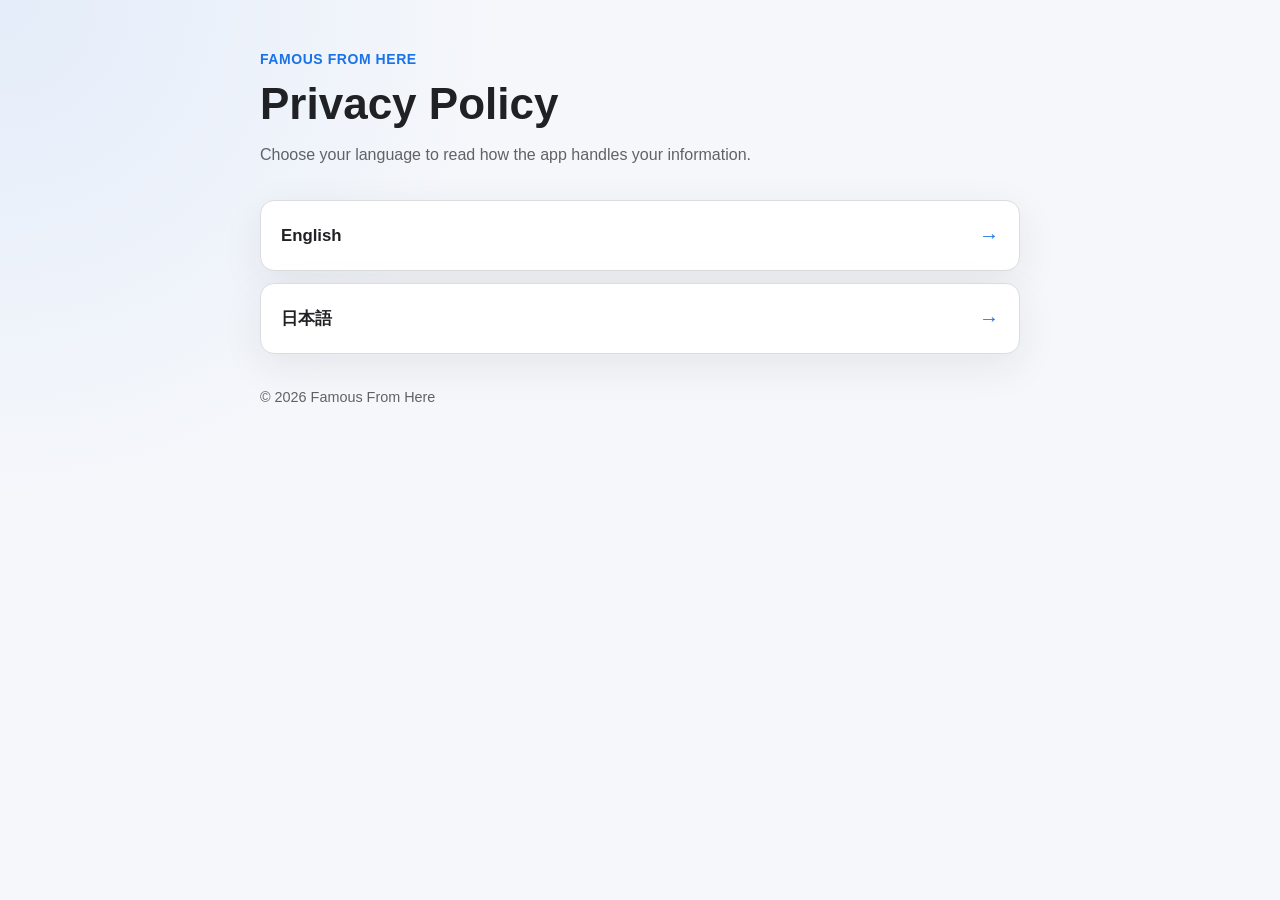
==== index.html @ b4ec93ab "Add privacy policy site for Famous From Here. Static bilingual pages for App Store compliance and Gi" ====
<!DOCTYPE html>
<html lang="en">
<head>
  <meta charset="UTF-8">
  <meta name="viewport" content="width=device-width, initial-scale=1.0">
  <title>Famous From Here — Privacy Policy</title>
  <meta name="description" content="Privacy Policy for the Famous From Here mobile app.">
  <link rel="stylesheet" href="styles.css">
  <link rel="alternate" hreflang="en" href="en/">
  <link rel="alternate" hreflang="ja" href="ja/">
</head>
<body>
  <main class="shell">
    <header class="hero">
      <p class="eyebrow">Famous From Here</p>
      <h1>Privacy Policy</h1>
      <p class="lede">Choose your language to read how the app handles your information.</p>
    </header>

    <nav class="lang-switch" aria-label="Language selection">
      <a class="lang-card" href="en/">
        <span class="lang-label">English</span>
        <span class="lang-arrow" aria-hidden="true">→</span>
      </a>
      <a class="lang-card" href="ja/">
        <span class="lang-label">日本語</span>
        <span class="lang-arrow" aria-hidden="true">→</span>
      </a>
    </nav>

    <footer class="footer">
      <p>© 2026 Famous From Here</p>
    </footer>
  </main>
  <script>
    (function () {
      var lang = (navigator.language || '').toLowerCase();
      if (lang.indexOf('ja') === 0) {
        window.location.replace('ja/');
      }
    })();
  </script>
</body>
</html>
---- styles.css ----
:root {
  color-scheme: light;
  --bg: #f5f7fb;
  --surface: #ffffff;
  --text: #202124;
  --muted: #5f6368;
  --accent: #1a73e8;
  --border: #dadce0;
  --shadow: 0 12px 40px rgba(32, 33, 36, 0.08);
  --radius: 16px;
  --max-width: 760px;
  font-family: -apple-system, BlinkMacSystemFont, "Segoe UI", Roboto, Helvetica, Arial, sans-serif;
}

* {
  box-sizing: border-box;
}

body {
  margin: 0;
  min-height: 100vh;
  background:
    radial-gradient(circle at top left, rgba(26, 115, 232, 0.08), transparent 32%),
    var(--bg);
  color: var(--text);
  line-height: 1.65;
}

a {
  color: var(--accent);
}

.shell {
  width: min(calc(100% - 32px), var(--max-width));
  margin: 0 auto;
  padding: 48px 0 64px;
}

.hero {
  margin-bottom: 32px;
}

.eyebrow {
  margin: 0 0 8px;
  color: var(--accent);
  font-size: 0.875rem;
  font-weight: 700;
  letter-spacing: 0.04em;
  text-transform: uppercase;
}

h1 {
  margin: 0 0 12px;
  font-size: clamp(2rem, 5vw, 2.75rem);
  line-height: 1.15;
}

.lede,
.updated {
  margin: 0;
  color: var(--muted);
}

.updated {
  margin-top: 8px;
  font-size: 0.95rem;
}

.card {
  background: var(--surface);
  border: 1px solid var(--border);
  border-radius: var(--radius);
  box-shadow: var(--shadow);
  padding: 28px;
}

.policy h2 {
  margin: 28px 0 10px;
  font-size: 1.15rem;
}

.policy h2:first-child {
  margin-top: 0;
}

.policy p,
.policy li {
  color: var(--text);
}

.policy ul {
  margin: 0;
  padding-left: 1.25rem;
}

.policy li + li {
  margin-top: 8px;
}

.lang-switch {
  display: grid;
  gap: 12px;
}

.lang-card {
  display: flex;
  align-items: center;
  justify-content: space-between;
  padding: 18px 20px;
  border: 1px solid var(--border);
  border-radius: 14px;
  background: var(--surface);
  color: inherit;
  text-decoration: none;
  box-shadow: var(--shadow);
  transition: transform 0.15s ease, border-color 0.15s ease;
}

.lang-card:hover {
  transform: translateY(-1px);
  border-color: rgba(26, 115, 232, 0.35);
}

.lang-label {
  font-size: 1.05rem;
  font-weight: 600;
}

.lang-arrow {
  color: var(--accent);
  font-size: 1.25rem;
}

.topbar {
  display: flex;
  justify-content: space-between;
  align-items: center;
  gap: 16px;
  margin-bottom: 24px;
}

.topbar a {
  text-decoration: none;
  font-size: 0.95rem;
  font-weight: 600;
}

.footer {
  margin-top: 32px;
  color: var(--muted);
  font-size: 0.9rem;
}

@media (max-width: 640px) {
  .shell {
    padding-top: 32px;
  }

  .card {
    padding: 22px;
  }
}
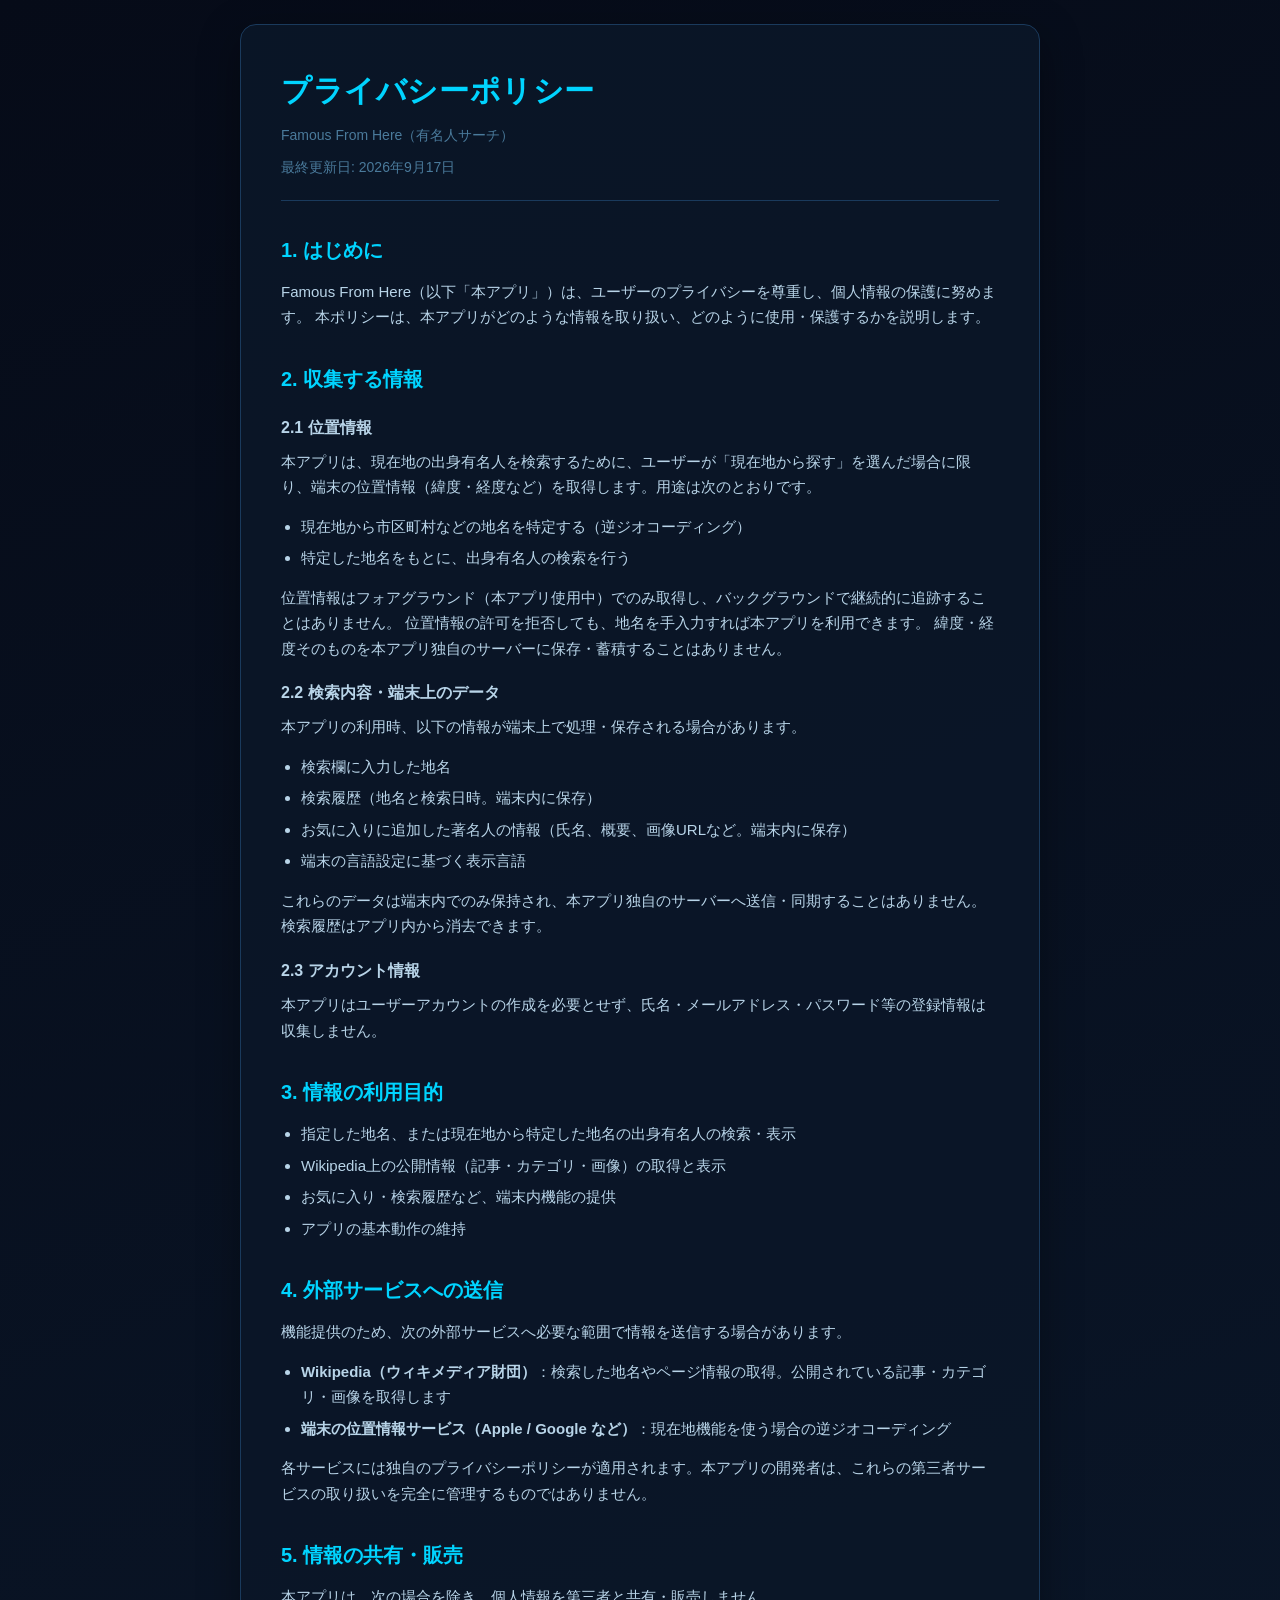
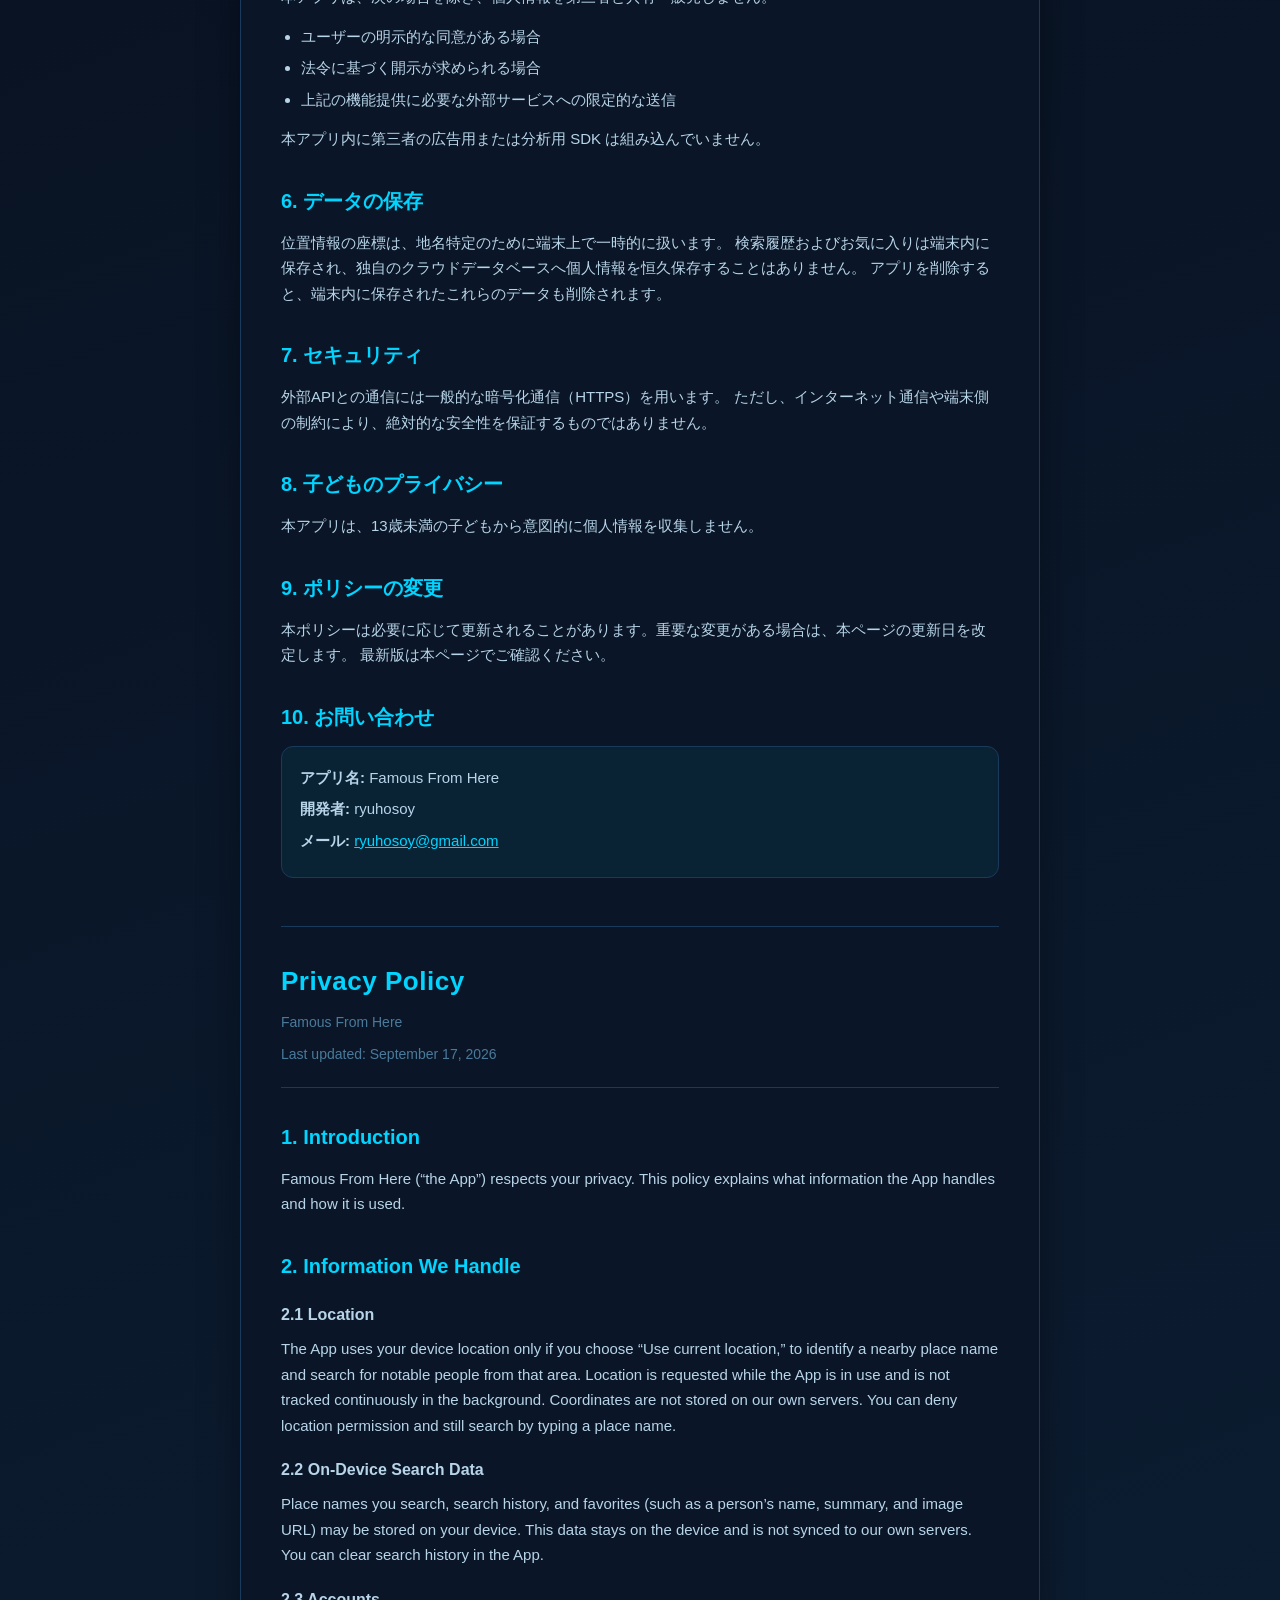
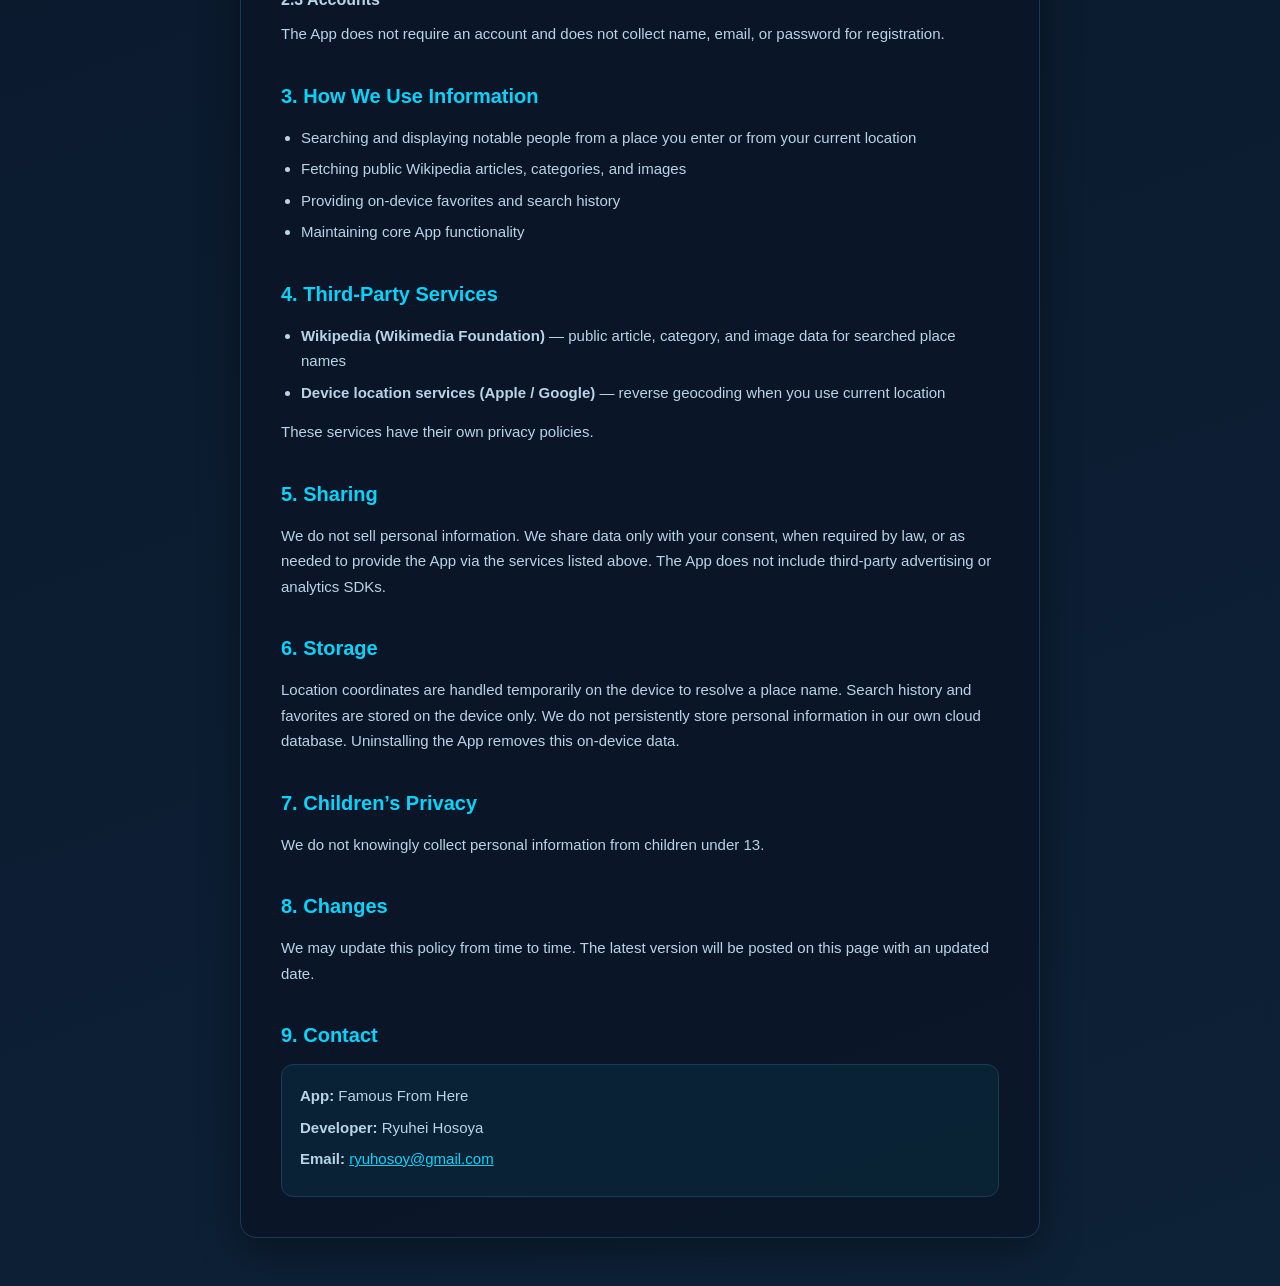
==== commit ce03eb32: "Rewrite the privacy policy as a bilingual GitHub Pages page. Match the Flight Overhead layout and do" ====
--- a/index.html
+++ b/index.html
@@ -1,44 +1,287 @@
 <!DOCTYPE html>
-<html lang="en">
+<html lang="ja">
 <head>
   <meta charset="UTF-8">
   <meta name="viewport" content="width=device-width, initial-scale=1.0">
-  <title>Famous From Here — Privacy Policy</title>
-  <meta name="description" content="Privacy Policy for the Famous From Here mobile app.">
-  <link rel="stylesheet" href="styles.css">
-  <link rel="alternate" hreflang="en" href="en/">
-  <link rel="alternate" hreflang="ja" href="ja/">
+  <title>プライバシーポリシー - Famous From Here</title>
+  <style>
+    * {
+      margin: 0;
+      padding: 0;
+      box-sizing: border-box;
+    }
+
+    body {
+      font-family: -apple-system, BlinkMacSystemFont, 'Segoe UI', 'Roboto', 'Helvetica Neue', sans-serif;
+      line-height: 1.7;
+      color: #e8f4f8;
+      background: linear-gradient(160deg, #060b18 0%, #0a1628 45%, #0d2137 100%);
+      min-height: 100vh;
+      padding: 24px 16px 48px;
+    }
+
+    .container {
+      max-width: 800px;
+      margin: 0 auto;
+      background: rgba(10, 22, 40, 0.92);
+      border: 1px solid #1a3a5c;
+      border-radius: 16px;
+      padding: 40px;
+      box-shadow: 0 12px 40px rgba(0, 0, 0, 0.35);
+    }
+
+    h1 {
+      color: #00d4ff;
+      font-size: 30px;
+      font-weight: 700;
+      margin-bottom: 8px;
+      letter-spacing: 0.02em;
+    }
+
+    .app-name {
+      color: #4a7a9b;
+      font-size: 14px;
+      margin-bottom: 8px;
+    }
+
+    .last-updated {
+      color: #4a7a9b;
+      font-size: 14px;
+      margin-bottom: 28px;
+      padding-bottom: 20px;
+      border-bottom: 1px solid #1a3a5c;
+    }
+
+    h2 {
+      color: #00d4ff;
+      font-size: 20px;
+      margin-top: 32px;
+      margin-bottom: 12px;
+      font-weight: 600;
+    }
+
+    h3 {
+      color: #b8d4e8;
+      font-size: 16px;
+      margin-top: 18px;
+      margin-bottom: 8px;
+      font-weight: 600;
+    }
+
+    p {
+      margin-bottom: 14px;
+      color: #b8d4e8;
+      font-size: 15px;
+    }
+
+    ul {
+      margin: 0 0 14px 1.25em;
+    }
+
+    li {
+      margin-bottom: 6px;
+      color: #b8d4e8;
+      font-size: 15px;
+    }
+
+    a {
+      color: #00d4ff;
+    }
+
+    .contact-info {
+      background: rgba(0, 212, 255, 0.06);
+      border: 1px solid #1a3a5c;
+      padding: 18px;
+      border-radius: 12px;
+      margin-top: 12px;
+    }
+
+    .contact-info p {
+      margin-bottom: 6px;
+    }
+
+    .en {
+      margin-top: 48px;
+      padding-top: 32px;
+      border-top: 1px solid #1a3a5c;
+    }
+
+    .en h1 {
+      font-size: 26px;
+    }
+
+    @media (max-width: 768px) {
+      .container {
+        padding: 24px 18px;
+      }
+
+      h1 {
+        font-size: 24px;
+      }
+
+      h2 {
+        font-size: 18px;
+      }
+    }
+  </style>
 </head>
 <body>
-  <main class="shell">
-    <header class="hero">
-      <p class="eyebrow">Famous From Here</p>
+  <div class="container">
+    <h1>プライバシーポリシー</h1>
+    <p class="app-name">Famous From Here（有名人サーチ）</p>
+    <p class="last-updated">最終更新日: 2026年9月17日</p>
+
+    <h2>1. はじめに</h2>
+    <p>
+      Famous From Here（以下「本アプリ」）は、ユーザーのプライバシーを尊重し、個人情報の保護に努めます。
+      本ポリシーは、本アプリがどのような情報を取り扱い、どのように使用・保護するかを説明します。
+    </p>
+
+    <h2>2. 収集する情報</h2>
+
+    <h3>2.1 位置情報</h3>
+    <p>本アプリは、現在地の出身有名人を検索するために、ユーザーが「現在地から探す」を選んだ場合に限り、端末の位置情報（緯度・経度など）を取得します。用途は次のとおりです。</p>
+    <ul>
+      <li>現在地から市区町村などの地名を特定する（逆ジオコーディング）</li>
+      <li>特定した地名をもとに、出身有名人の検索を行う</li>
+    </ul>
+    <p>
+      位置情報はフォアグラウンド（本アプリ使用中）でのみ取得し、バックグラウンドで継続的に追跡することはありません。
+      位置情報の許可を拒否しても、地名を手入力すれば本アプリを利用できます。
+      緯度・経度そのものを本アプリ独自のサーバーに保存・蓄積することはありません。
+    </p>
+
+    <h3>2.2 検索内容・端末上のデータ</h3>
+    <p>本アプリの利用時、以下の情報が端末上で処理・保存される場合があります。</p>
+    <ul>
+      <li>検索欄に入力した地名</li>
+      <li>検索履歴（地名と検索日時。端末内に保存）</li>
+      <li>お気に入りに追加した著名人の情報（氏名、概要、画像URLなど。端末内に保存）</li>
+      <li>端末の言語設定に基づく表示言語</li>
+    </ul>
+    <p>これらのデータは端末内でのみ保持され、本アプリ独自のサーバーへ送信・同期することはありません。検索履歴はアプリ内から消去できます。</p>
+
+    <h3>2.3 アカウント情報</h3>
+    <p>本アプリはユーザーアカウントの作成を必要とせず、氏名・メールアドレス・パスワード等の登録情報は収集しません。</p>
+
+    <h2>3. 情報の利用目的</h2>
+    <ul>
+      <li>指定した地名、または現在地から特定した地名の出身有名人の検索・表示</li>
+      <li>Wikipedia上の公開情報（記事・カテゴリ・画像）の取得と表示</li>
+      <li>お気に入り・検索履歴など、端末内機能の提供</li>
+      <li>アプリの基本動作の維持</li>
+    </ul>
+
+    <h2>4. 外部サービスへの送信</h2>
+    <p>機能提供のため、次の外部サービスへ必要な範囲で情報を送信する場合があります。</p>
+    <ul>
+      <li><strong>Wikipedia（ウィキメディア財団）</strong>：検索した地名やページ情報の取得。公開されている記事・カテゴリ・画像を取得します</li>
+      <li><strong>端末の位置情報サービス（Apple / Google など）</strong>：現在地機能を使う場合の逆ジオコーディング</li>
+    </ul>
+    <p>各サービスには独自のプライバシーポリシーが適用されます。本アプリの開発者は、これらの第三者サービスの取り扱いを完全に管理するものではありません。</p>
+
+    <h2>5. 情報の共有・販売</h2>
+    <p>本アプリは、次の場合を除き、個人情報を第三者と共有・販売しません。</p>
+    <ul>
+      <li>ユーザーの明示的な同意がある場合</li>
+      <li>法令に基づく開示が求められる場合</li>
+      <li>上記の機能提供に必要な外部サービスへの限定的な送信</li>
+    </ul>
+    <p>本アプリ内に第三者の広告用または分析用 SDK は組み込んでいません。</p>
+
+    <h2>6. データの保存</h2>
+    <p>
+      位置情報の座標は、地名特定のために端末上で一時的に扱います。
+      検索履歴およびお気に入りは端末内に保存され、独自のクラウドデータベースへ個人情報を恒久保存することはありません。
+      アプリを削除すると、端末内に保存されたこれらのデータも削除されます。
+    </p>
+
+    <h2>7. セキュリティ</h2>
+    <p>
+      外部APIとの通信には一般的な暗号化通信（HTTPS）を用います。
+      ただし、インターネット通信や端末側の制約により、絶対的な安全性を保証するものではありません。
+    </p>
+
+    <h2>8. 子どものプライバシー</h2>
+    <p>本アプリは、13歳未満の子どもから意図的に個人情報を収集しません。</p>
+
+    <h2>9. ポリシーの変更</h2>
+    <p>
+      本ポリシーは必要に応じて更新されることがあります。重要な変更がある場合は、本ページの更新日を改定します。
+      最新版は本ページでご確認ください。
+    </p>
+
+    <h2>10. お問い合わせ</h2>
+    <div class="contact-info">
+      <p><strong>アプリ名:</strong> Famous From Here</p>
+      <p><strong>開発者:</strong> ryuhosoy</p>
+      <p><strong>メール:</strong> <a href="mailto:ryuhosoy@gmail.com">ryuhosoy@gmail.com</a></p>
+    </div>
+
+    <div class="en">
       <h1>Privacy Policy</h1>
-      <p class="lede">Choose your language to read how the app handles your information.</p>
-    </header>
-
-    <nav class="lang-switch" aria-label="Language selection">
-      <a class="lang-card" href="en/">
-        <span class="lang-label">English</span>
-        <span class="lang-arrow" aria-hidden="true">→</span>
-      </a>
-      <a class="lang-card" href="ja/">
-        <span class="lang-label">日本語</span>
-        <span class="lang-arrow" aria-hidden="true">→</span>
-      </a>
-    </nav>
-
-    <footer class="footer">
-      <p>© 2026 Famous From Here</p>
-    </footer>
-  </main>
-  <script>
-    (function () {
-      var lang = (navigator.language || '').toLowerCase();
-      if (lang.indexOf('ja') === 0) {
-        window.location.replace('ja/');
-      }
-    })();
-  </script>
+      <p class="app-name">Famous From Here</p>
+      <p class="last-updated">Last updated: September 17, 2026</p>
+
+      <h2>1. Introduction</h2>
+      <p>
+        Famous From Here (“the App”) respects your privacy. This policy explains what information the App handles and how it is used.
+      </p>
+
+      <h2>2. Information We Handle</h2>
+      <h3>2.1 Location</h3>
+      <p>
+        The App uses your device location only if you choose “Use current location,” to identify a nearby place name and search for notable people from that area.
+        Location is requested while the App is in use and is not tracked continuously in the background. Coordinates are not stored on our own servers. You can deny location permission and still search by typing a place name.
+      </p>
+
+      <h3>2.2 On-Device Search Data</h3>
+      <p>
+        Place names you search, search history, and favorites (such as a person’s name, summary, and image URL) may be stored on your device. This data stays on the device and is not synced to our own servers. You can clear search history in the App.
+      </p>
+
+      <h3>2.3 Accounts</h3>
+      <p>The App does not require an account and does not collect name, email, or password for registration.</p>
+
+      <h2>3. How We Use Information</h2>
+      <ul>
+        <li>Searching and displaying notable people from a place you enter or from your current location</li>
+        <li>Fetching public Wikipedia articles, categories, and images</li>
+        <li>Providing on-device favorites and search history</li>
+        <li>Maintaining core App functionality</li>
+      </ul>
+
+      <h2>4. Third-Party Services</h2>
+      <ul>
+        <li><strong>Wikipedia (Wikimedia Foundation)</strong> — public article, category, and image data for searched place names</li>
+        <li><strong>Device location services (Apple / Google)</strong> — reverse geocoding when you use current location</li>
+      </ul>
+      <p>These services have their own privacy policies.</p>
+
+      <h2>5. Sharing</h2>
+      <p>
+        We do not sell personal information. We share data only with your consent, when required by law, or as needed to provide the App via the services listed above.
+        The App does not include third-party advertising or analytics SDKs.
+      </p>
+
+      <h2>6. Storage</h2>
+      <p>
+        Location coordinates are handled temporarily on the device to resolve a place name. Search history and favorites are stored on the device only. We do not persistently store personal information in our own cloud database. Uninstalling the App removes this on-device data.
+      </p>
+
+      <h2>7. Children’s Privacy</h2>
+      <p>We do not knowingly collect personal information from children under 13.</p>
+
+      <h2>8. Changes</h2>
+      <p>We may update this policy from time to time. The latest version will be posted on this page with an updated date.</p>
+
+      <h2>9. Contact</h2>
+      <div class="contact-info">
+        <p><strong>App:</strong> Famous From Here</p>
+        <p><strong>Developer:</strong> Ryuhei Hosoya</p>
+        <p><strong>Email:</strong> <a href="mailto:ryuhosoy@gmail.com">ryuhosoy@gmail.com</a></p>
+      </div>
+    </div>
+  </div>
 </body>
 </html>
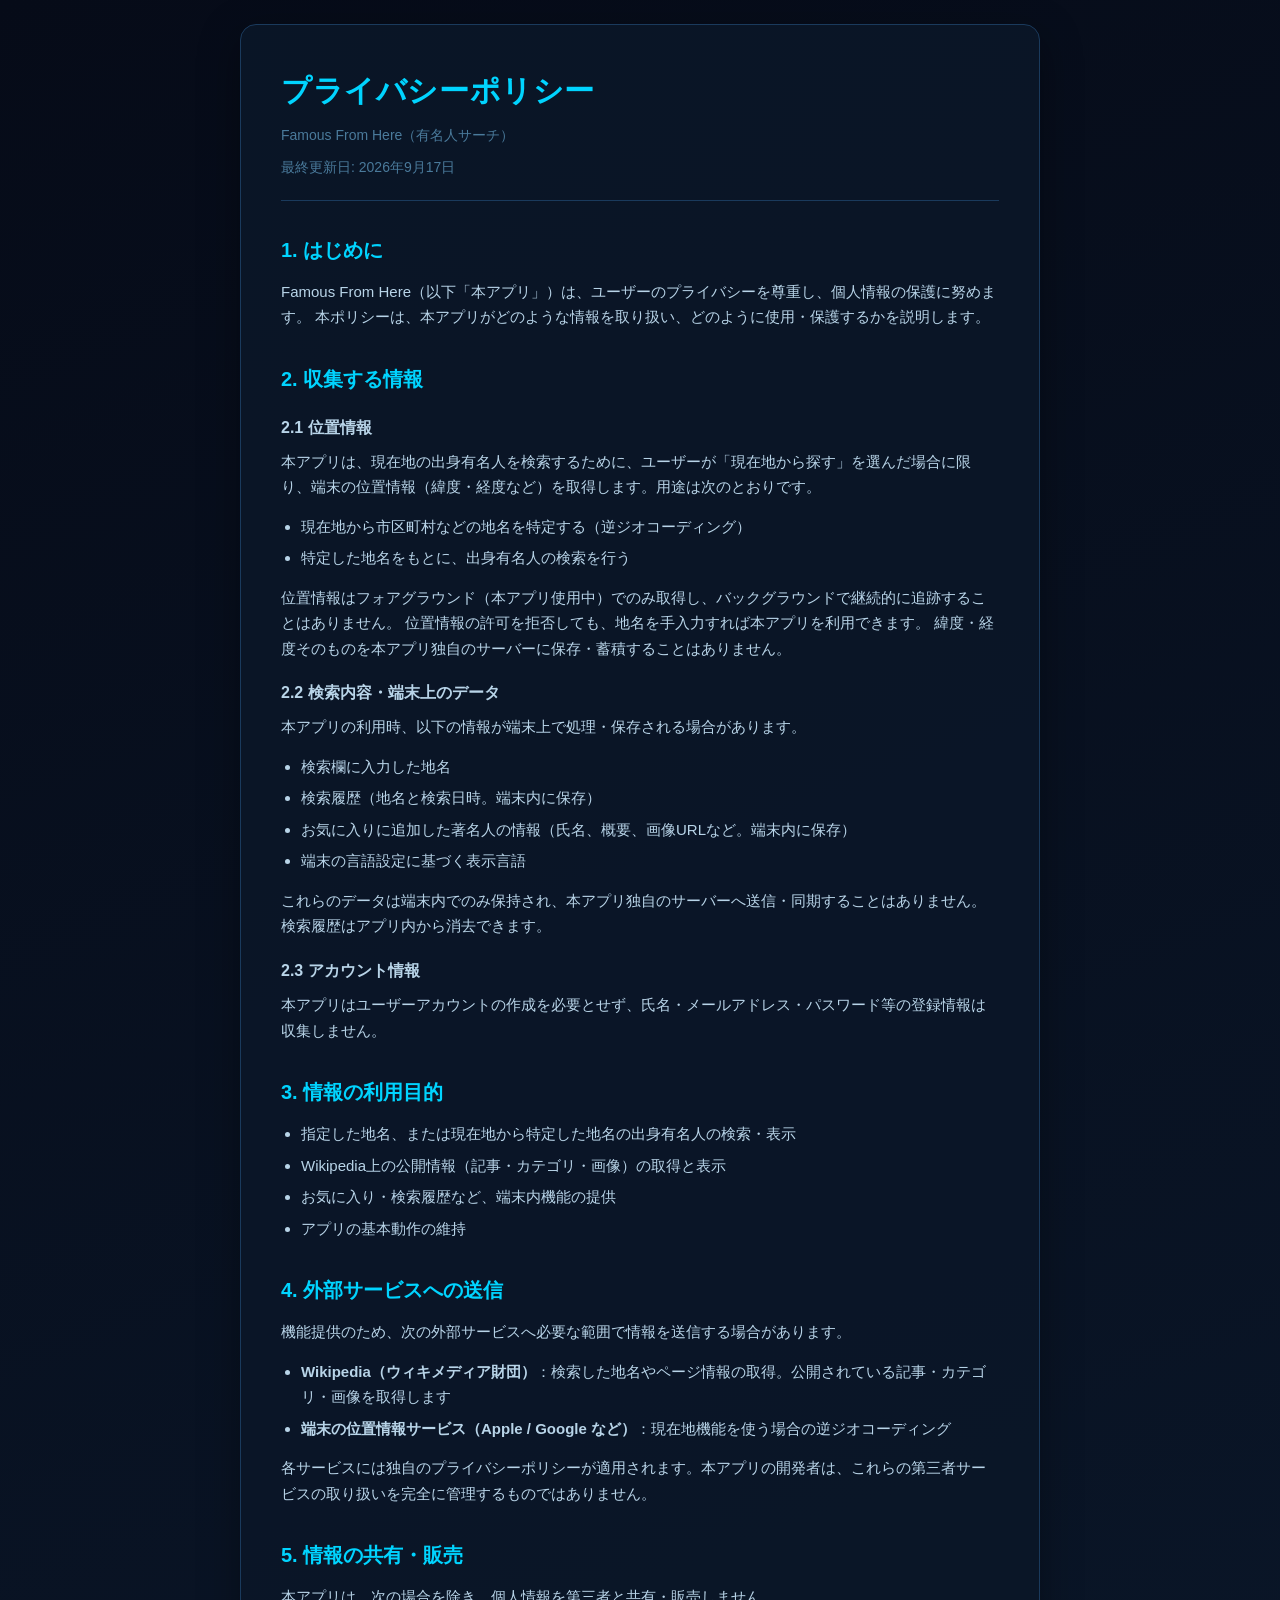
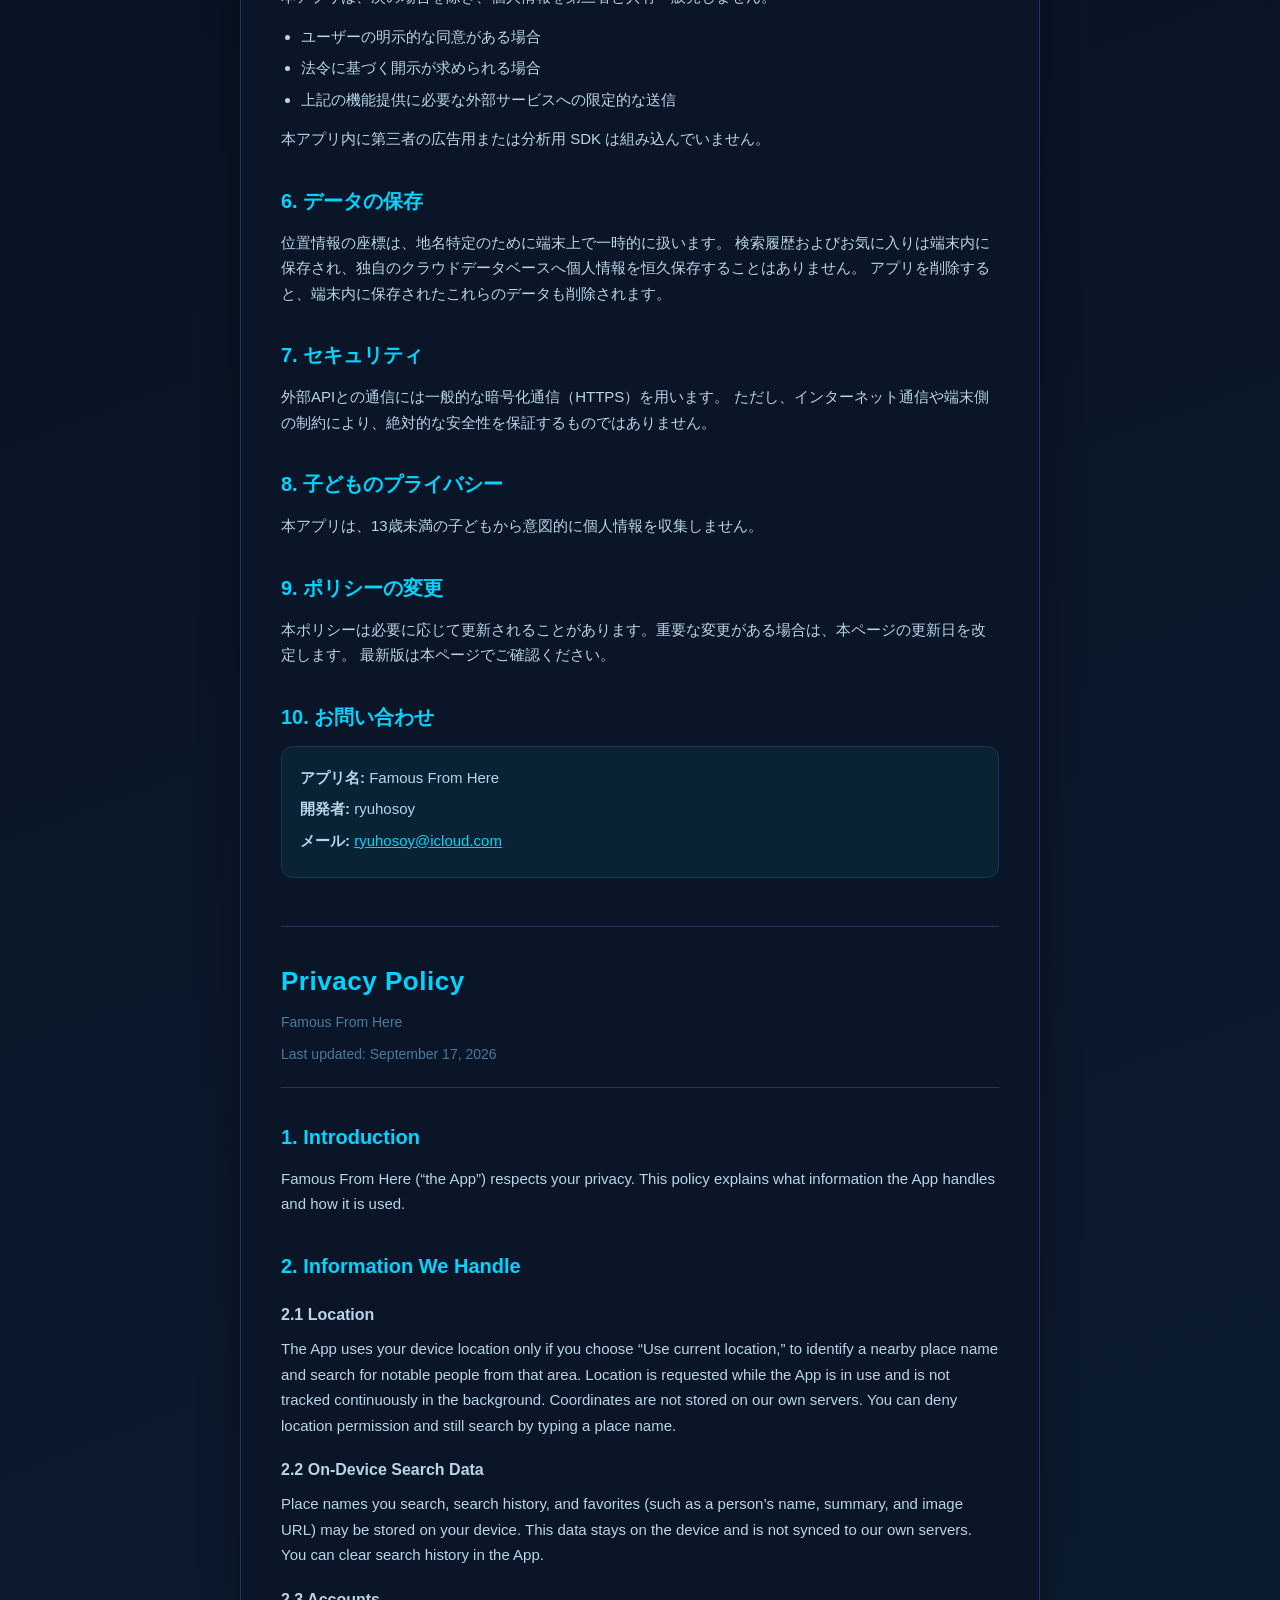
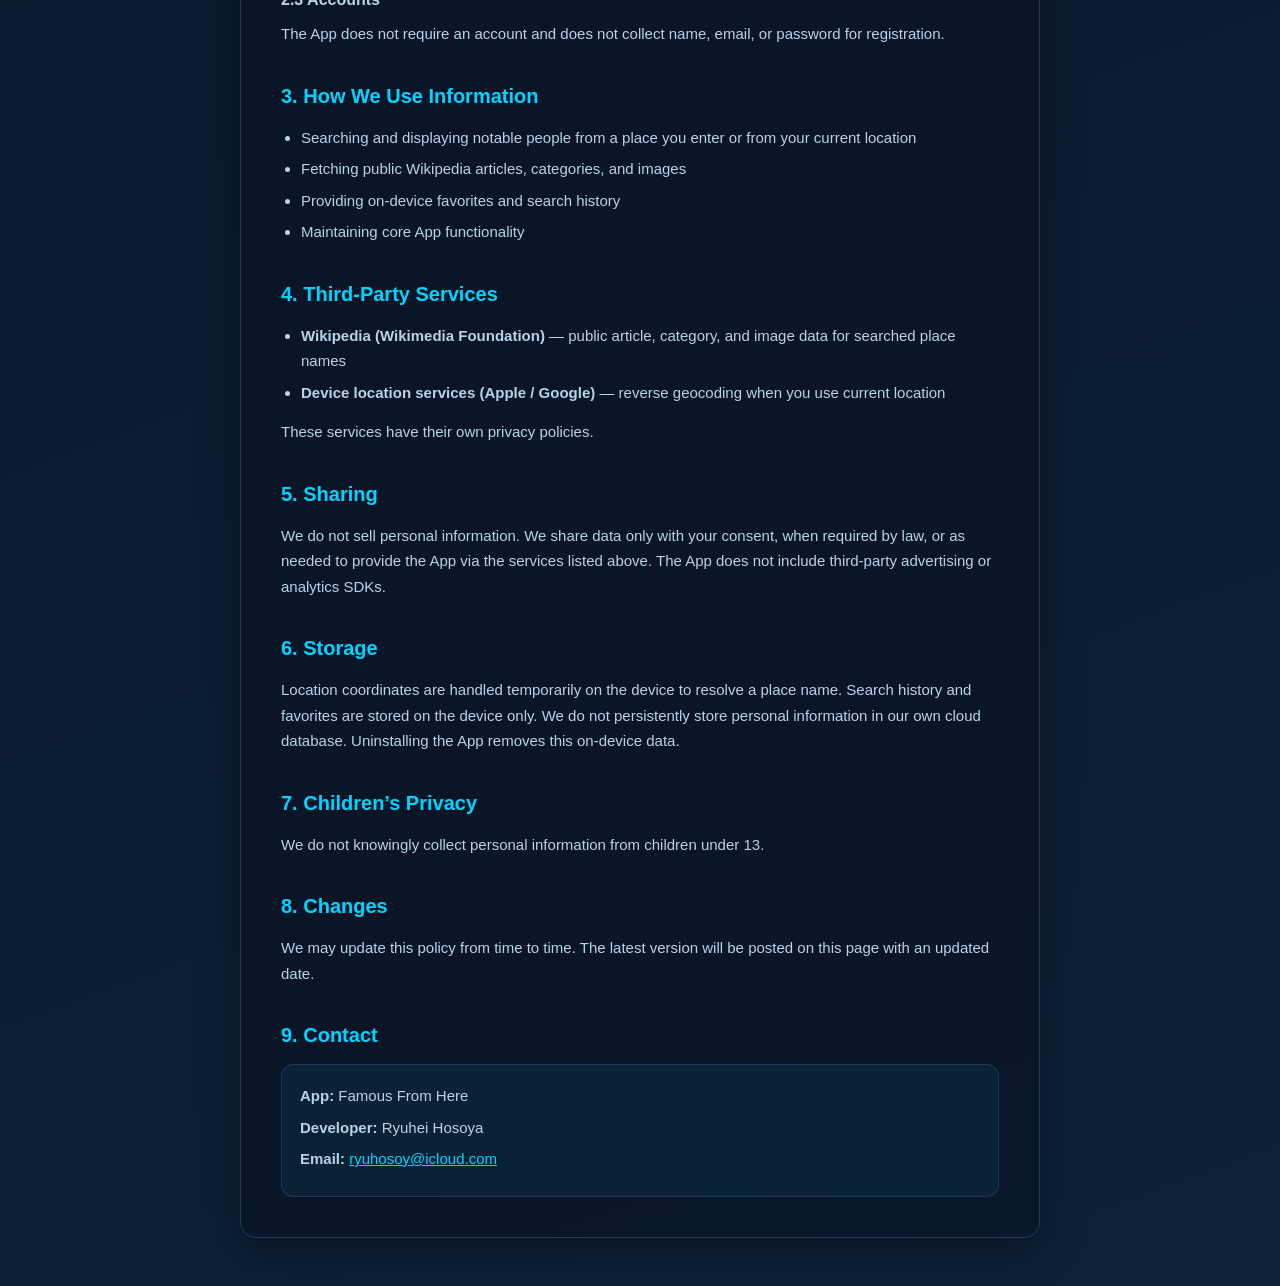
==== commit 8dec9117: "Align the contact details with the existing policy page." ====
--- a/index.html
+++ b/index.html
@@ -215,7 +215,7 @@
     <div class="contact-info">
       <p><strong>アプリ名:</strong> Famous From Here</p>
       <p><strong>開発者:</strong> ryuhosoy</p>
-      <p><strong>メール:</strong> <a href="mailto:ryuhosoy@gmail.com">ryuhosoy@gmail.com</a></p>
+      <p><strong>メール:</strong> <a href="mailto:ryuhosoy@icloud.com">ryuhosoy@icloud.com</a></p>
     </div>
 
     <div class="en">
@@ -279,7 +279,7 @@
       <div class="contact-info">
         <p><strong>App:</strong> Famous From Here</p>
         <p><strong>Developer:</strong> Ryuhei Hosoya</p>
-        <p><strong>Email:</strong> <a href="mailto:ryuhosoy@gmail.com">ryuhosoy@gmail.com</a></p>
+        <p><strong>Email:</strong> <a href="mailto:ryuhosoy@icloud.com">ryuhosoy@icloud.com</a></p>
       </div>
     </div>
   </div>
